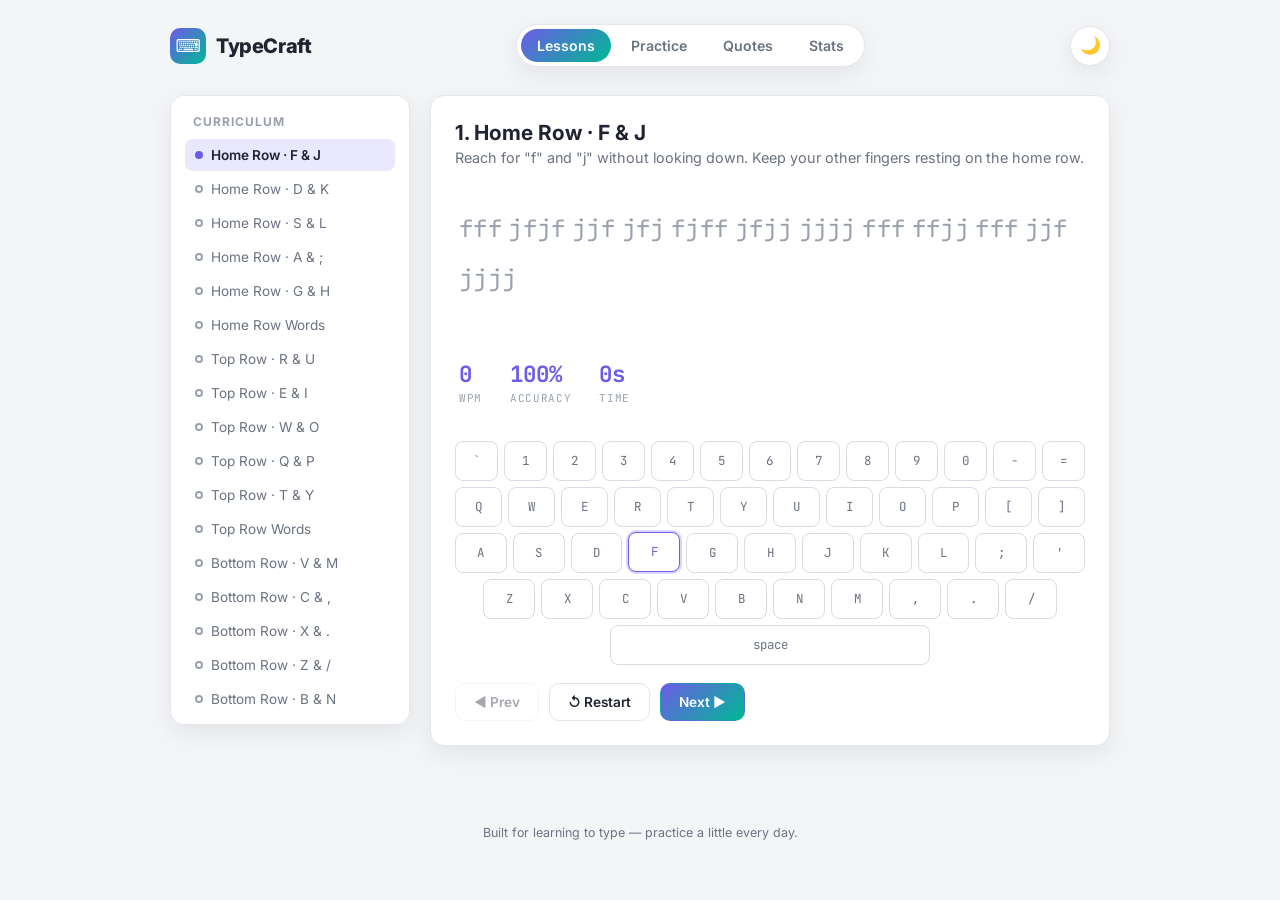
==== typing-tutor/index.html @ 879d9bc6 "Add TypeCraft, a browser-based typing tutor A standalone HTML/CSS/JS app (no build step) with a guid" ====
<!doctype html>
<html lang="en">
<head>
<meta charset="UTF-8" />
<meta name="viewport" content="width=device-width, initial-scale=1.0" />
<title>TypeCraft — Learn to Type</title>
<link rel="icon" href="data:image/svg+xml,<svg xmlns=%22http://www.w3.org/2000/svg%22 viewBox=%220 0 100 100%22><text y=%22.9em%22 font-size=%2290%22>⌨️</text></svg>" />
<link rel="preconnect" href="https://fonts.googleapis.com">
<link rel="preconnect" href="https://fonts.gstatic.com" crossorigin>
<link href="https://fonts.googleapis.com/css2?family=JetBrains+Mono:wght@400;500;600;700&family=Inter:wght@400;500;600;700;800&display=swap" rel="stylesheet">
<link rel="stylesheet" href="styles.css" />
</head>
<body>
<div class="app">

  <header class="topbar">
    <div class="brand">
      <span class="brand-mark">⌨</span>
      <span class="brand-name">TypeCraft</span>
    </div>
    <nav class="tabs" id="tabs">
      <button class="tab active" data-tab="lessons">Lessons</button>
      <button class="tab" data-tab="practice">Practice</button>
      <button class="tab" data-tab="quotes">Quotes</button>
      <button class="tab" data-tab="stats">Stats</button>
    </nav>
    <button id="themeToggle" class="icon-btn" title="Toggle light / dark">🌙</button>
  </header>

  <main>
    <!-- LESSONS -->
    <section id="panel-lessons" class="panel active">
      <div class="lessons-layout">
        <aside class="lesson-sidebar">
          <div class="sidebar-title">Curriculum</div>
          <ol class="lesson-list" id="lessonList"></ol>
        </aside>
        <div class="lesson-main">
          <div class="lesson-head">
            <h2 id="lessonTitle">Lesson</h2>
            <p id="lessonDesc" class="muted"></p>
          </div>
          <div class="type-stage" id="typeArea-lessons"></div>
          <div class="live-stats" id="liveStats-lessons"></div>
          <div class="keyboard" id="keyboard-lessons"></div>
          <div class="controls">
            <button id="lessonPrev" class="btn">◀ Prev</button>
            <button id="lessonRestart" class="btn">↺ Restart</button>
            <button id="lessonNext" class="btn primary">Next ▶</button>
          </div>
        </div>
      </div>
    </section>

    <!-- PRACTICE -->
    <section id="panel-practice" class="panel">
      <div class="options-bar" id="practiceOptions">
        <div class="opt-group" id="practiceModeGroup">
          <button class="opt active" data-mode="time">time</button>
          <button class="opt" data-mode="words">words</button>
        </div>
        <div class="opt-divider"></div>
        <div class="opt-group" id="practiceValueGroup"></div>
        <div class="opt-divider"></div>
        <div class="opt-group">
          <button class="opt toggle" id="togglePunct" data-on="0">punctuation</button>
          <button class="opt toggle" id="toggleNums" data-on="0">numbers</button>
        </div>
      </div>
      <div class="type-stage" id="typeArea-practice"></div>
      <div class="live-stats" id="liveStats-practice"></div>
      <div class="keyboard" id="keyboard-practice"></div>
      <div class="hint muted">press <kbd>tab</kbd> or the button to restart</div>
      <div class="controls"><button id="practiceRestart" class="btn">↺ Restart</button></div>
    </section>

    <!-- QUOTES -->
    <section id="panel-quotes" class="panel">
      <div class="type-stage" id="typeArea-quotes"></div>
      <div class="live-stats" id="liveStats-quotes"></div>
      <div class="keyboard" id="keyboard-quotes"></div>
      <div class="controls">
        <button id="quoteNew" class="btn primary">🔀 New Quote</button>
      </div>
    </section>

    <!-- STATS -->
    <section id="panel-stats" class="panel">
      <div class="stats-grid" id="statsGrid"></div>
      <h3 class="section-title">Weak Keys</h3>
      <p class="muted">Redder keys are the ones you miss most often. Colors fade as you improve.</p>
      <div class="keyboard" id="keyboard-stats"></div>
      <h3 class="section-title">Recent Sessions</h3>
      <div id="historyList" class="history-list"></div>
      <button id="resetStats" class="btn danger">Reset All Stats</button>
    </section>
  </main>

  <footer class="foot muted">Built for learning to type — practice a little every day.</footer>
</div>

<div id="resultModal" class="modal hidden">
  <div class="modal-card">
    <div class="modal-badge" id="resultBadge">Nice work!</div>
    <h2 id="resultHeadline">Results</h2>
    <div class="result-stats" id="resultStats"></div>
    <div class="modal-actions">
      <button id="resultRestart" class="btn">↺ Try Again</button>
      <button id="resultNext" class="btn primary hidden">Next Lesson ▶</button>
    </div>
  </div>
</div>

<input id="hiddenInput" class="hidden-input" autocomplete="off" autocapitalize="off" autocorrect="off" spellcheck="false" />

<script src="app.js"></script>
</body>
</html>
---- typing-tutor/styles.css ----
:root {
  --bg: #f4f5f7;
  --bg-elevated: #ffffff;
  --text: #1f2430;
  --text-dim: #6b7280;
  --text-faint: #9aa1ae;
  --accent: #6c5ce7;
  --accent-2: #00b894;
  --error: #ff5c72;
  --error-bg: rgba(255, 92, 114, 0.12);
  --border: #e4e6ec;
  --caret: #6c5ce7;
  --shadow: 0 8px 24px rgba(31, 36, 48, 0.08);
  --key-bg: #ffffff;
  --key-border: #d9dce3;
  --radius: 14px;
}

:root[data-theme="dark"] {
  --bg: #14151f;
  --bg-elevated: #1c1e2b;
  --text: #e7e8ee;
  --text-dim: #9297a8;
  --text-faint: #5c6072;
  --accent: #8b7bff;
  --accent-2: #2dd4a7;
  --error: #ff6b81;
  --error-bg: rgba(255, 107, 129, 0.14);
  --border: #2b2d3d;
  --caret: #8b7bff;
  --shadow: 0 12px 32px rgba(0, 0, 0, 0.35);
  --key-bg: #22243350;
  --key-border: #34364a;
}

* { box-sizing: border-box; }

html, body {
  margin: 0;
  padding: 0;
  background: var(--bg);
  color: var(--text);
  font-family: "Inter", system-ui, sans-serif;
  -webkit-font-smoothing: antialiased;
}

body {
  min-height: 100vh;
  transition: background 0.25s ease, color 0.25s ease;
}

.app {
  max-width: 980px;
  margin: 0 auto;
  padding: 24px 20px 60px;
  min-height: 100vh;
  display: flex;
  flex-direction: column;
}

/* ---------- Header ---------- */
.topbar {
  display: flex;
  align-items: center;
  justify-content: space-between;
  gap: 16px;
  margin-bottom: 28px;
  flex-wrap: wrap;
}

.brand {
  display: flex;
  align-items: center;
  gap: 10px;
  font-weight: 800;
  font-size: 1.25rem;
  letter-spacing: -0.02em;
}

.brand-mark {
  display: inline-flex;
  align-items: center;
  justify-content: center;
  width: 36px;
  height: 36px;
  border-radius: 10px;
  background: linear-gradient(135deg, var(--accent), var(--accent-2));
  color: #fff;
  font-size: 1.1rem;
}

.tabs {
  display: flex;
  gap: 4px;
  background: var(--bg-elevated);
  border: 1px solid var(--border);
  border-radius: 999px;
  padding: 4px;
  box-shadow: var(--shadow);
  max-width: 100%;
  overflow-x: auto;
}

.tab {
  border: none;
  background: transparent;
  color: var(--text-dim);
  font-family: inherit;
  font-weight: 600;
  font-size: 0.88rem;
  padding: 8px 16px;
  border-radius: 999px;
  cursor: pointer;
  transition: all 0.18s ease;
}

.tab:hover { color: var(--text); }

.tab.active {
  background: linear-gradient(135deg, var(--accent), var(--accent-2));
  color: #fff;
}

.icon-btn {
  border: 1px solid var(--border);
  background: var(--bg-elevated);
  width: 40px;
  height: 40px;
  border-radius: 50%;
  cursor: pointer;
  font-size: 1.05rem;
  box-shadow: var(--shadow);
}

/* ---------- Layout ---------- */
main { flex: 1; }

.panel { display: none; }
.panel.active { display: block; animation: fadeIn 0.25s ease; }

@keyframes fadeIn {
  from { opacity: 0; transform: translateY(4px); }
  to { opacity: 1; transform: translateY(0); }
}

.lessons-layout {
  display: grid;
  grid-template-columns: 240px 1fr;
  gap: 20px;
}

@media (max-width: 760px) {
  .lessons-layout { grid-template-columns: 1fr; }
}

.lesson-sidebar {
  background: var(--bg-elevated);
  border: 1px solid var(--border);
  border-radius: var(--radius);
  padding: 14px;
  box-shadow: var(--shadow);
  align-self: start;
  max-height: 70vh;
  overflow-y: auto;
}

.sidebar-title {
  font-size: 0.75rem;
  text-transform: uppercase;
  letter-spacing: 0.08em;
  color: var(--text-faint);
  font-weight: 700;
  padding: 4px 8px 10px;
}

.lesson-list { list-style: none; margin: 0; padding: 0; display: flex; flex-direction: column; gap: 2px; }

.lesson-item {
  display: flex;
  align-items: center;
  gap: 8px;
  padding: 8px 10px;
  border-radius: 8px;
  cursor: pointer;
  font-size: 0.85rem;
  color: var(--text-dim);
  transition: background 0.15s ease;
}

.lesson-item:hover { background: var(--bg); }

.lesson-item.current {
  background: var(--error-bg);
  background: color-mix(in srgb, var(--accent) 14%, transparent);
  color: var(--text);
  font-weight: 600;
}

.lesson-item .dot {
  width: 8px;
  height: 8px;
  border-radius: 50%;
  border: 2px solid var(--text-faint);
  flex-shrink: 0;
}

.lesson-item.done .dot {
  background: var(--accent-2);
  border-color: var(--accent-2);
}

.lesson-item.current .dot {
  background: var(--accent);
  border-color: var(--accent);
}

.lesson-main {
  background: var(--bg-elevated);
  border: 1px solid var(--border);
  border-radius: var(--radius);
  padding: 24px;
  box-shadow: var(--shadow);
}

.lesson-head h2 { margin: 0 0 4px; font-size: 1.3rem; }
.lesson-head p { margin: 0 0 18px; font-size: 0.9rem; }

.muted { color: var(--text-dim); }

/* ---------- Typing stage ---------- */
.type-stage {
  font-family: "JetBrains Mono", monospace;
  font-size: 1.5rem;
  line-height: 2.1;
  letter-spacing: 0.01em;
  padding: 20px 4px;
  max-height: 8.4em;
  overflow: hidden;
  position: relative;
  user-select: none;
  cursor: text;
  word-wrap: break-word;
}

#panel-practice .type-stage,
#panel-quotes .type-stage {
  background: var(--bg-elevated);
  border: 1px solid var(--border);
  border-radius: var(--radius);
  box-shadow: var(--shadow);
  padding: 24px;
}

.type-stage.blurred { filter: blur(4px); opacity: 0.6; }

.word { display: inline-block; margin: 0 0.28em 0 0; white-space: nowrap; }

.char { color: var(--text-faint); position: relative; transition: color 0.05s; }
.char.correct { color: var(--text); }
.char.incorrect { color: var(--error); background: var(--error-bg); border-radius: 3px; }
.char.extra { color: var(--error); opacity: 0.7; text-decoration: underline wavy; }
.char.missed { text-decoration: underline; text-decoration-color: var(--error); text-decoration-thickness: 2px; }

.char.current::before {
  content: "";
  position: absolute;
  left: -1px;
  top: 2px;
  bottom: 2px;
  width: 2px;
  background: var(--caret);
  animation: blink 1s step-end infinite;
  border-radius: 2px;
}

@keyframes blink { 50% { opacity: 0; } }

/* ---------- Live stats ---------- */
.live-stats {
  display: flex;
  gap: 28px;
  padding: 6px 4px 18px;
  font-family: "JetBrains Mono", monospace;
}

.live-stat { display: flex; flex-direction: column; gap: 2px; }
.live-stat .val { font-size: 1.4rem; font-weight: 700; color: var(--accent); }
.live-stat .lbl { font-size: 0.68rem; text-transform: uppercase; letter-spacing: 0.06em; color: var(--text-faint); }

/* ---------- Keyboard ---------- */
.keyboard {
  display: flex;
  flex-direction: column;
  gap: 6px;
  margin: 18px 0;
  user-select: none;
}

.kb-row { display: flex; gap: 6px; justify-content: center; }

.key {
  flex: 1;
  max-width: 52px;
  height: 40px;
  display: flex;
  align-items: center;
  justify-content: center;
  background: var(--key-bg);
  border: 1px solid var(--key-border);
  border-radius: 8px;
  font-family: "JetBrains Mono", monospace;
  font-size: 0.78rem;
  color: var(--text-dim);
  transition: all 0.12s ease;
}

.key.wide-1 { max-width: 78px; }
.key.wide-2 { max-width: 96px; }
.key.space { max-width: 320px; flex: 4; }

.key.next {
  border-color: var(--accent);
  color: var(--accent);
  box-shadow: 0 0 0 2px color-mix(in srgb, var(--accent) 25%, transparent);
  transform: translateY(-1px);
}

.key.flash-correct { background: color-mix(in srgb, var(--accent-2) 30%, var(--key-bg)); border-color: var(--accent-2); }
.key.flash-incorrect { background: color-mix(in srgb, var(--error) 35%, var(--key-bg)); border-color: var(--error); }

/* heatmap intensities for stats view */
.key.heat-1 { background: color-mix(in srgb, var(--error) 12%, var(--key-bg)); }
.key.heat-2 { background: color-mix(in srgb, var(--error) 28%, var(--key-bg)); border-color: var(--error); }
.key.heat-3 { background: color-mix(in srgb, var(--error) 48%, var(--key-bg)); border-color: var(--error); color: #fff; }

/* ---------- Controls / buttons ---------- */
.controls { display: flex; gap: 10px; margin-top: 8px; flex-wrap: wrap; }

.btn {
  font-family: inherit;
  font-weight: 600;
  font-size: 0.85rem;
  padding: 10px 18px;
  border-radius: 10px;
  border: 1px solid var(--border);
  background: var(--bg-elevated);
  color: var(--text);
  cursor: pointer;
  transition: all 0.15s ease;
}

.btn:hover { transform: translateY(-1px); box-shadow: var(--shadow); }

.btn.primary {
  background: linear-gradient(135deg, var(--accent), var(--accent-2));
  border-color: transparent;
  color: #fff;
}

.btn.danger { border-color: var(--error); color: var(--error); background: transparent; }
.btn.danger:hover { background: var(--error-bg); }

.hint { font-size: 0.8rem; margin-top: 10px; }
kbd {
  background: var(--key-bg);
  border: 1px solid var(--key-border);
  border-radius: 4px;
  padding: 1px 6px;
  font-family: "JetBrains Mono", monospace;
  font-size: 0.78rem;
}

/* ---------- Options bar (practice) ---------- */
.options-bar {
  display: flex;
  align-items: center;
  gap: 14px;
  flex-wrap: wrap;
  background: var(--bg-elevated);
  border: 1px solid var(--border);
  border-radius: 999px;
  padding: 8px 16px;
  margin-bottom: 18px;
  box-shadow: var(--shadow);
  font-size: 0.82rem;
}

.opt-group { display: flex; gap: 4px; }
.opt-divider { width: 1px; height: 20px; background: var(--border); }

.opt {
  border: none;
  background: transparent;
  color: var(--text-faint);
  font-family: inherit;
  font-weight: 600;
  font-size: 0.82rem;
  padding: 6px 12px;
  border-radius: 999px;
  cursor: pointer;
  transition: all 0.15s ease;
}

.opt:hover { color: var(--text); }
.opt.active { background: var(--accent); color: #fff; }
.opt.toggle[data-on="1"] { background: var(--accent-2); color: #fff; }

/* ---------- Stats page ---------- */
.stats-grid {
  display: grid;
  grid-template-columns: repeat(auto-fit, minmax(140px, 1fr));
  gap: 14px;
  margin-bottom: 30px;
}

.stat-card {
  background: var(--bg-elevated);
  border: 1px solid var(--border);
  border-radius: var(--radius);
  padding: 18px;
  box-shadow: var(--shadow);
  text-align: center;
}

.stat-card .val { font-size: 1.7rem; font-weight: 800; color: var(--accent); font-family: "JetBrains Mono", monospace; }
.stat-card .lbl { font-size: 0.75rem; color: var(--text-dim); margin-top: 4px; }

.section-title { margin: 26px 0 4px; font-size: 1rem; }

.history-list { display: flex; flex-direction: column; gap: 6px; margin-top: 12px; }

.history-row {
  display: flex;
  justify-content: space-between;
  align-items: center;
  background: var(--bg-elevated);
  border: 1px solid var(--border);
  border-radius: 10px;
  padding: 10px 16px;
  font-size: 0.85rem;
}

.history-row .mode-tag {
  font-size: 0.68rem;
  text-transform: uppercase;
  letter-spacing: 0.05em;
  color: var(--text-faint);
  background: var(--bg);
  padding: 2px 8px;
  border-radius: 999px;
  margin-right: 8px;
}

/* ---------- Modal ---------- */
.modal {
  position: fixed;
  inset: 0;
  background: rgba(10, 11, 18, 0.55);
  backdrop-filter: blur(3px);
  display: flex;
  align-items: center;
  justify-content: center;
  z-index: 50;
  padding: 20px;
}

.modal.hidden { display: none; }

.modal-card {
  background: var(--bg-elevated);
  border: 1px solid var(--border);
  border-radius: 18px;
  padding: 32px;
  max-width: 480px;
  width: 100%;
  box-shadow: 0 24px 60px rgba(0, 0, 0, 0.35);
  animation: pop 0.22s ease;
}

@keyframes pop {
  from { transform: scale(0.94); opacity: 0; }
  to { transform: scale(1); opacity: 1; }
}

.modal-badge {
  display: inline-block;
  font-size: 0.72rem;
  font-weight: 700;
  text-transform: uppercase;
  letter-spacing: 0.06em;
  color: var(--accent-2);
  background: color-mix(in srgb, var(--accent-2) 15%, transparent);
  padding: 4px 10px;
  border-radius: 999px;
  margin-bottom: 10px;
}

.modal-card h2 { margin: 0 0 18px; }

.result-stats {
  display: grid;
  grid-template-columns: 1fr 1fr;
  gap: 12px;
  margin-bottom: 22px;
}

.result-stat {
  background: var(--bg);
  border-radius: 10px;
  padding: 12px 14px;
}

.result-stat .val { font-size: 1.5rem; font-weight: 800; font-family: "JetBrains Mono", monospace; }
.result-stat .lbl { font-size: 0.72rem; color: var(--text-dim); }

.modal-actions { display: flex; gap: 10px; }
.hidden { display: none !important; }

.hidden-input {
  position: fixed;
  top: -100px;
  left: -100px;
  opacity: 0;
  width: 1px;
  height: 1px;
}

.foot {
  text-align: center;
  font-size: 0.78rem;
  margin-top: 40px;
}

@media (max-width: 520px) {
  .type-stage { font-size: 1.15rem; }
  .key { max-width: 34px; height: 34px; font-size: 0.65rem; }
  .key.space { max-width: 200px; }
  .tab { padding: 7px 11px; font-size: 0.78rem; white-space: nowrap; }
  .options-bar { justify-content: flex-start; overflow-x: auto; }
}

.btn:disabled {
  opacity: 0.4;
  cursor: not-allowed;
  transform: none !important;
  box-shadow: none !important;
}
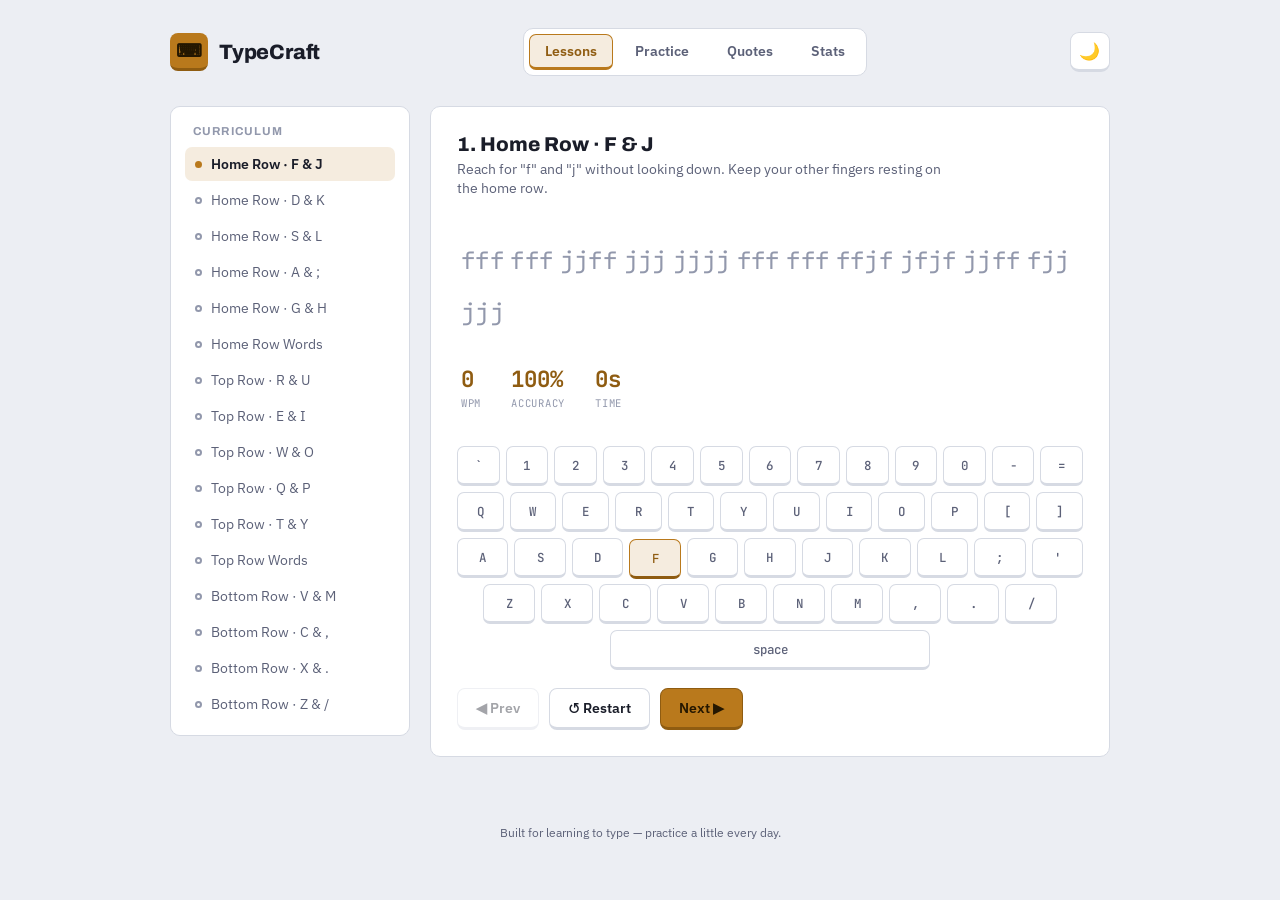
==== commit cc6948ef: "Redesign TypeCraft with a distinct keycap-inspired visual identity Replace the generic Inter + purpl" ====
--- a/typing-tutor/index.html
+++ b/typing-tutor/index.html
@@ -7,7 +7,7 @@
 <link rel="icon" href="data:image/svg+xml,<svg xmlns=%22http://www.w3.org/2000/svg%22 viewBox=%220 0 100 100%22><text y=%22.9em%22 font-size=%2290%22>⌨️</text></svg>" />
 <link rel="preconnect" href="https://fonts.googleapis.com">
 <link rel="preconnect" href="https://fonts.gstatic.com" crossorigin>
-<link href="https://fonts.googleapis.com/css2?family=JetBrains+Mono:wght@400;500;600;700&family=Inter:wght@400;500;600;700;800&display=swap" rel="stylesheet">
+<link href="https://fonts.googleapis.com/css2?family=Archivo:wght@600;700;800;900&family=IBM+Plex+Sans:wght@400;500;600;700&family=JetBrains+Mono:wght@400;500;600;700&display=swap" rel="stylesheet">
 <link rel="stylesheet" href="styles.css" />
 </head>
 <body>
--- a/typing-tutor/styles.css
+++ b/typing-tutor/styles.css
@@ -1,36 +1,67 @@
 :root {
-  --bg: #f4f5f7;
-  --bg-elevated: #ffffff;
-  --text: #1f2430;
-  --text-dim: #6b7280;
-  --text-faint: #9aa1ae;
-  --accent: #6c5ce7;
-  --accent-2: #00b894;
-  --error: #ff5c72;
-  --error-bg: rgba(255, 92, 114, 0.12);
-  --border: #e4e6ec;
-  --caret: #6c5ce7;
-  --shadow: 0 8px 24px rgba(31, 36, 48, 0.08);
+  --paper: #eceef3;
+  --surface: #ffffff;
+  --surface-sunken: #e4e7ee;
+  --ink: #1a1d29;
+  --ink-dim: #5c6178;
+  --ink-faint: #9298ac;
+  --border: #d6dae3;
+  --accent: #b9791c;
+  --accent-strong: #8f5c11;
+  --accent-on: #241701;
+  --accent-soft: rgba(185, 121, 28, 0.14);
+  --success: #2f8f6f;
+  --success-soft: rgba(47, 143, 111, 0.14);
+  --error: #c04433;
+  --error-soft: rgba(192, 68, 51, 0.13);
   --key-bg: #ffffff;
-  --key-border: #d9dce3;
-  --radius: 14px;
+  --key-border: #d6dae3;
+  --radius: 10px;
+  --shadow: 0 1px 0 rgba(20, 22, 33, 0.03);
+}
+
+@media (prefers-color-scheme: dark) {
+  :root:not([data-theme="light"]) {
+    --paper: #15161d;
+    --surface: #1c1e28;
+    --surface-sunken: #23252f;
+    --ink: #eceef4;
+    --ink-dim: #969baf;
+    --ink-faint: #5e6376;
+    --border: #2c2f3c;
+    --accent: #e0a13f;
+    --accent-strong: #f0b968;
+    --accent-on: #241701;
+    --accent-soft: rgba(224, 161, 63, 0.16);
+    --success: #4bb191;
+    --success-soft: rgba(75, 177, 145, 0.16);
+    --error: #e2695a;
+    --error-soft: rgba(226, 105, 90, 0.16);
+    --key-bg: #23252f;
+    --key-border: #343745;
+    --shadow: 0 1px 0 rgba(0, 0, 0, 0.4);
+  }
 }
 
 :root[data-theme="dark"] {
-  --bg: #14151f;
-  --bg-elevated: #1c1e2b;
-  --text: #e7e8ee;
-  --text-dim: #9297a8;
-  --text-faint: #5c6072;
-  --accent: #8b7bff;
-  --accent-2: #2dd4a7;
-  --error: #ff6b81;
-  --error-bg: rgba(255, 107, 129, 0.14);
-  --border: #2b2d3d;
-  --caret: #8b7bff;
-  --shadow: 0 12px 32px rgba(0, 0, 0, 0.35);
-  --key-bg: #22243350;
-  --key-border: #34364a;
+  --paper: #15161d;
+  --surface: #1c1e28;
+  --surface-sunken: #23252f;
+  --ink: #eceef4;
+  --ink-dim: #969baf;
+  --ink-faint: #5e6376;
+  --border: #2c2f3c;
+  --accent: #e0a13f;
+  --accent-strong: #f0b968;
+  --accent-on: #241701;
+  --accent-soft: rgba(224, 161, 63, 0.16);
+  --success: #4bb191;
+  --success-soft: rgba(75, 177, 145, 0.16);
+  --error: #e2695a;
+  --error-soft: rgba(226, 105, 90, 0.16);
+  --key-bg: #23252f;
+  --key-border: #343745;
+  --shadow: 0 1px 0 rgba(0, 0, 0, 0.4);
 }
 
 * { box-sizing: border-box; }
@@ -38,21 +69,18 @@
 html, body {
   margin: 0;
   padding: 0;
-  background: var(--bg);
-  color: var(--text);
-  font-family: "Inter", system-ui, sans-serif;
+  background: var(--paper);
+  color: var(--ink);
+  font-family: "IBM Plex Sans", system-ui, sans-serif;
   -webkit-font-smoothing: antialiased;
 }
 
-body {
-  min-height: 100vh;
-  transition: background 0.25s ease, color 0.25s ease;
-}
+body { min-height: 100vh; }
 
 .app {
   max-width: 980px;
   margin: 0 auto;
-  padding: 24px 20px 60px;
+  padding: 28px 20px 60px;
   min-height: 100vh;
   display: flex;
   flex-direction: column;
@@ -64,82 +92,87 @@
   align-items: center;
   justify-content: space-between;
   gap: 16px;
-  margin-bottom: 28px;
+  margin-bottom: 30px;
   flex-wrap: wrap;
 }
 
 .brand {
   display: flex;
   align-items: center;
-  gap: 10px;
+  gap: 11px;
+  font-family: "Archivo", sans-serif;
   font-weight: 800;
-  font-size: 1.25rem;
-  letter-spacing: -0.02em;
+  font-size: 1.3rem;
+  letter-spacing: -0.01em;
 }
 
 .brand-mark {
   display: inline-flex;
   align-items: center;
   justify-content: center;
-  width: 36px;
-  height: 36px;
+  width: 38px;
+  height: 38px;
+  border-radius: 8px;
+  background: var(--accent);
+  color: var(--accent-on);
+  font-size: 1.15rem;
+  border-bottom: 3px solid var(--accent-strong);
+}
+
+.tabs {
+  display: flex;
+  gap: 6px;
+  background: var(--surface);
+  border: 1px solid var(--border);
   border-radius: 10px;
-  background: linear-gradient(135deg, var(--accent), var(--accent-2));
-  color: #fff;
-  font-size: 1.1rem;
-}
-
-.tabs {
-  display: flex;
-  gap: 4px;
-  background: var(--bg-elevated);
-  border: 1px solid var(--border);
-  border-radius: 999px;
-  padding: 4px;
-  box-shadow: var(--shadow);
+  padding: 5px;
   max-width: 100%;
   overflow-x: auto;
 }
 
 .tab {
-  border: none;
+  border: 1px solid transparent;
+  border-bottom-width: 3px;
   background: transparent;
-  color: var(--text-dim);
-  font-family: inherit;
+  color: var(--ink-dim);
+  font-family: "IBM Plex Sans", sans-serif;
   font-weight: 600;
-  font-size: 0.88rem;
-  padding: 8px 16px;
-  border-radius: 999px;
+  font-size: 0.86rem;
+  padding: 7px 15px;
+  border-radius: 7px;
   cursor: pointer;
-  transition: all 0.18s ease;
-}
-
-.tab:hover { color: var(--text); }
+  transition: transform 0.1s ease, background 0.15s ease, color 0.15s ease;
+}
+
+.tab:hover { color: var(--ink); }
 
 .tab.active {
-  background: linear-gradient(135deg, var(--accent), var(--accent-2));
-  color: #fff;
+  background: var(--accent-soft);
+  border-color: var(--accent);
+  color: var(--accent-strong);
 }
 
 .icon-btn {
   border: 1px solid var(--border);
-  background: var(--bg-elevated);
+  border-bottom-width: 3px;
+  background: var(--surface);
   width: 40px;
   height: 40px;
-  border-radius: 50%;
+  border-radius: 9px;
   cursor: pointer;
   font-size: 1.05rem;
-  box-shadow: var(--shadow);
-}
+  transition: transform 0.1s ease;
+}
+.icon-btn:active { transform: translateY(2px); border-bottom-width: 1px; }
 
 /* ---------- Layout ---------- */
 main { flex: 1; }
 
 .panel { display: none; }
-.panel.active { display: block; animation: fadeIn 0.25s ease; }
+.panel.active { display: block; animation: fadeIn 0.2s ease; }
 
 @keyframes fadeIn {
-  from { opacity: 0; transform: translateY(4px); }
+  from { opacity: 0; transform: translateY(3px); }
   to { opacity: 1; transform: translateY(0); }
 }
 
@@ -154,21 +187,21 @@
 }
 
 .lesson-sidebar {
-  background: var(--bg-elevated);
+  background: var(--surface);
   border: 1px solid var(--border);
   border-radius: var(--radius);
   padding: 14px;
-  box-shadow: var(--shadow);
   align-self: start;
   max-height: 70vh;
   overflow-y: auto;
 }
 
 .sidebar-title {
-  font-size: 0.75rem;
+  font-family: "Archivo", sans-serif;
+  font-size: 0.72rem;
   text-transform: uppercase;
-  letter-spacing: 0.08em;
-  color: var(--text-faint);
+  letter-spacing: 0.1em;
+  color: var(--ink-faint);
   font-weight: 700;
   padding: 4px 8px 10px;
 }
@@ -178,63 +211,60 @@
 .lesson-item {
   display: flex;
   align-items: center;
-  gap: 8px;
+  gap: 9px;
   padding: 8px 10px;
-  border-radius: 8px;
+  border-radius: 7px;
   cursor: pointer;
   font-size: 0.85rem;
-  color: var(--text-dim);
+  color: var(--ink-dim);
   transition: background 0.15s ease;
 }
 
-.lesson-item:hover { background: var(--bg); }
+.lesson-item:hover { background: var(--surface-sunken); }
 
 .lesson-item.current {
-  background: var(--error-bg);
-  background: color-mix(in srgb, var(--accent) 14%, transparent);
-  color: var(--text);
+  background: var(--accent-soft);
+  color: var(--ink);
   font-weight: 600;
 }
 
 .lesson-item .dot {
-  width: 8px;
-  height: 8px;
+  width: 7px;
+  height: 7px;
   border-radius: 50%;
-  border: 2px solid var(--text-faint);
+  border: 2px solid var(--ink-faint);
   flex-shrink: 0;
 }
 
-.lesson-item.done .dot {
-  background: var(--accent-2);
-  border-color: var(--accent-2);
-}
-
-.lesson-item.current .dot {
-  background: var(--accent);
-  border-color: var(--accent);
-}
+.lesson-item.done .dot { background: var(--success); border-color: var(--success); }
+.lesson-item.current .dot { background: var(--accent); border-color: var(--accent); }
 
 .lesson-main {
-  background: var(--bg-elevated);
+  background: var(--surface);
   border: 1px solid var(--border);
   border-radius: var(--radius);
-  padding: 24px;
-  box-shadow: var(--shadow);
-}
-
-.lesson-head h2 { margin: 0 0 4px; font-size: 1.3rem; }
-.lesson-head p { margin: 0 0 18px; font-size: 0.9rem; }
-
-.muted { color: var(--text-dim); }
+  padding: 26px;
+}
+
+.lesson-head h2 {
+  font-family: "Archivo", sans-serif;
+  margin: 0 0 4px;
+  font-size: 1.25rem;
+  font-weight: 800;
+  text-wrap: balance;
+}
+.lesson-head p { margin: 0 0 18px; font-size: 0.9rem; max-width: 62ch; }
+
+.muted { color: var(--ink-dim); }
 
 /* ---------- Typing stage ---------- */
 .type-stage {
   font-family: "JetBrains Mono", monospace;
   font-size: 1.5rem;
-  line-height: 2.1;
+  line-height: 2.15;
   letter-spacing: 0.01em;
   padding: 20px 4px;
-  max-height: 8.4em;
+  max-height: 8.6em;
   overflow: hidden;
   position: relative;
   user-select: none;
@@ -244,48 +274,34 @@
 
 #panel-practice .type-stage,
 #panel-quotes .type-stage {
-  background: var(--bg-elevated);
+  background: var(--surface);
   border: 1px solid var(--border);
   border-radius: var(--radius);
-  box-shadow: var(--shadow);
   padding: 24px;
 }
 
-.type-stage.blurred { filter: blur(4px); opacity: 0.6; }
+.type-stage.blurred { filter: blur(4px); opacity: 0.55; }
 
 .word { display: inline-block; margin: 0 0.28em 0 0; white-space: nowrap; }
 
-.char { color: var(--text-faint); position: relative; transition: color 0.05s; }
-.char.correct { color: var(--text); }
-.char.incorrect { color: var(--error); background: var(--error-bg); border-radius: 3px; }
-.char.extra { color: var(--error); opacity: 0.7; text-decoration: underline wavy; }
+.char { color: var(--ink-faint); position: relative; transition: color 0.05s; }
+.char.correct { color: var(--ink); }
+.char.incorrect { color: var(--error); background: var(--error-soft); border-radius: 3px; }
+.char.extra { color: var(--error); opacity: 0.75; text-decoration: underline wavy; }
 .char.missed { text-decoration: underline; text-decoration-color: var(--error); text-decoration-thickness: 2px; }
-
-.char.current::before {
-  content: "";
-  position: absolute;
-  left: -1px;
-  top: 2px;
-  bottom: 2px;
-  width: 2px;
-  background: var(--caret);
-  animation: blink 1s step-end infinite;
-  border-radius: 2px;
-}
-
-@keyframes blink { 50% { opacity: 0; } }
 
 /* ---------- Live stats ---------- */
 .live-stats {
   display: flex;
-  gap: 28px;
+  gap: 30px;
   padding: 6px 4px 18px;
   font-family: "JetBrains Mono", monospace;
+  font-variant-numeric: tabular-nums;
 }
 
 .live-stat { display: flex; flex-direction: column; gap: 2px; }
-.live-stat .val { font-size: 1.4rem; font-weight: 700; color: var(--accent); }
-.live-stat .lbl { font-size: 0.68rem; text-transform: uppercase; letter-spacing: 0.06em; color: var(--text-faint); }
+.live-stat .val { font-size: 1.4rem; font-weight: 700; color: var(--accent-strong); }
+.live-stat .lbl { font-size: 0.66rem; text-transform: uppercase; letter-spacing: 0.07em; color: var(--ink-faint); }
 
 /* ---------- Keyboard ---------- */
 .keyboard {
@@ -307,58 +323,87 @@
   justify-content: center;
   background: var(--key-bg);
   border: 1px solid var(--key-border);
-  border-radius: 8px;
+  border-bottom: 3px solid var(--key-border);
+  border-radius: 7px;
   font-family: "JetBrains Mono", monospace;
+  font-weight: 500;
   font-size: 0.78rem;
-  color: var(--text-dim);
-  transition: all 0.12s ease;
-}
-
-.key.wide-1 { max-width: 78px; }
-.key.wide-2 { max-width: 96px; }
+  color: var(--ink-dim);
+  transition: all 0.1s ease;
+}
+
 .key.space { max-width: 320px; flex: 4; }
 
 .key.next {
   border-color: var(--accent);
-  color: var(--accent);
-  box-shadow: 0 0 0 2px color-mix(in srgb, var(--accent) 25%, transparent);
-  transform: translateY(-1px);
-}
-
-.key.flash-correct { background: color-mix(in srgb, var(--accent-2) 30%, var(--key-bg)); border-color: var(--accent-2); }
-.key.flash-incorrect { background: color-mix(in srgb, var(--error) 35%, var(--key-bg)); border-color: var(--error); }
-
-/* heatmap intensities for stats view */
-.key.heat-1 { background: color-mix(in srgb, var(--error) 12%, var(--key-bg)); }
-.key.heat-2 { background: color-mix(in srgb, var(--error) 28%, var(--key-bg)); border-color: var(--error); }
-.key.heat-3 { background: color-mix(in srgb, var(--error) 48%, var(--key-bg)); border-color: var(--error); color: #fff; }
+  border-bottom-color: var(--accent-strong);
+  color: var(--accent-strong);
+  background: var(--accent-soft);
+  transform: translateY(1px);
+}
+
+.key.flash-correct { background: var(--success-soft); border-color: var(--success); }
+.key.flash-incorrect { background: var(--error-soft); border-color: var(--error); }
+
+.key.heat-1 { background: var(--error-soft); }
+.key.heat-2 { background: color-mix(in srgb, var(--error) 32%, var(--key-bg)); border-color: var(--error); }
+.key.heat-3 { background: color-mix(in srgb, var(--error) 55%, var(--key-bg)); border-color: var(--error); color: #fff; }
+
+/* ---------- Caret ---------- */
+.caret-el {
+  position: absolute;
+  width: 2px;
+  background: var(--accent);
+  border-radius: 2px;
+  animation: blink 1s step-end infinite;
+  pointer-events: none;
+  box-shadow: 0 0 6px var(--accent-soft);
+}
+
+@keyframes blink { 50% { opacity: 0; } }
+
+@media (prefers-reduced-motion: reduce) {
+  .caret-el { animation: none; }
+  .panel.active { animation: none; }
+}
 
 /* ---------- Controls / buttons ---------- */
 .controls { display: flex; gap: 10px; margin-top: 8px; flex-wrap: wrap; }
 
 .btn {
-  font-family: inherit;
+  font-family: "IBM Plex Sans", sans-serif;
   font-weight: 600;
   font-size: 0.85rem;
   padding: 10px 18px;
-  border-radius: 10px;
-  border: 1px solid var(--border);
-  background: var(--bg-elevated);
-  color: var(--text);
+  border-radius: 8px;
+  border: 1px solid var(--border);
+  border-bottom: 3px solid var(--border);
+  background: var(--surface);
+  color: var(--ink);
   cursor: pointer;
-  transition: all 0.15s ease;
-}
-
-.btn:hover { transform: translateY(-1px); box-shadow: var(--shadow); }
+  transition: transform 0.08s ease;
+}
+
+.btn:hover { color: var(--accent-strong); border-color: var(--accent); }
+.btn:active { transform: translateY(2px); border-bottom-width: 1px; }
 
 .btn.primary {
-  background: linear-gradient(135deg, var(--accent), var(--accent-2));
-  border-color: transparent;
-  color: #fff;
-}
+  background: var(--accent);
+  border-color: var(--accent-strong);
+  border-bottom-color: var(--accent-strong);
+  color: var(--accent-on);
+}
+.btn.primary:hover { color: var(--accent-on); filter: brightness(1.06); }
 
 .btn.danger { border-color: var(--error); color: var(--error); background: transparent; }
-.btn.danger:hover { background: var(--error-bg); }
+.btn.danger:hover { background: var(--error-soft); color: var(--error); }
+
+.btn:disabled {
+  opacity: 0.4;
+  cursor: not-allowed;
+  transform: none !important;
+  border-bottom-width: 3px !important;
+}
 
 .hint { font-size: 0.8rem; margin-top: 10px; }
 kbd {
@@ -376,56 +421,67 @@
   align-items: center;
   gap: 14px;
   flex-wrap: wrap;
-  background: var(--bg-elevated);
-  border: 1px solid var(--border);
-  border-radius: 999px;
+  background: var(--surface);
+  border: 1px solid var(--border);
+  border-radius: 10px;
   padding: 8px 16px;
   margin-bottom: 18px;
-  box-shadow: var(--shadow);
   font-size: 0.82rem;
+  overflow-x: auto;
 }
 
 .opt-group { display: flex; gap: 4px; }
-.opt-divider { width: 1px; height: 20px; background: var(--border); }
+.opt-divider { width: 1px; height: 20px; background: var(--border); flex-shrink: 0; }
 
 .opt {
   border: none;
   background: transparent;
-  color: var(--text-faint);
-  font-family: inherit;
+  color: var(--ink-faint);
+  font-family: "IBM Plex Sans", sans-serif;
   font-weight: 600;
   font-size: 0.82rem;
   padding: 6px 12px;
-  border-radius: 999px;
+  border-radius: 7px;
   cursor: pointer;
+  white-space: nowrap;
   transition: all 0.15s ease;
 }
 
-.opt:hover { color: var(--text); }
-.opt.active { background: var(--accent); color: #fff; }
-.opt.toggle[data-on="1"] { background: var(--accent-2); color: #fff; }
+.opt:hover { color: var(--ink); }
+.opt.active { background: var(--accent); color: var(--accent-on); }
+.opt.toggle[data-on="1"] { background: var(--success); color: #fff; }
 
 /* ---------- Stats page ---------- */
 .stats-grid {
   display: grid;
   grid-template-columns: repeat(auto-fit, minmax(140px, 1fr));
-  gap: 14px;
+  gap: 12px;
   margin-bottom: 30px;
 }
 
 .stat-card {
-  background: var(--bg-elevated);
+  background: var(--surface);
   border: 1px solid var(--border);
   border-radius: var(--radius);
   padding: 18px;
-  box-shadow: var(--shadow);
   text-align: center;
 }
 
-.stat-card .val { font-size: 1.7rem; font-weight: 800; color: var(--accent); font-family: "JetBrains Mono", monospace; }
-.stat-card .lbl { font-size: 0.75rem; color: var(--text-dim); margin-top: 4px; }
-
-.section-title { margin: 26px 0 4px; font-size: 1rem; }
+.stat-card .val {
+  font-family: "JetBrains Mono", monospace;
+  font-variant-numeric: tabular-nums;
+  font-size: 1.7rem;
+  font-weight: 700;
+  color: var(--accent-strong);
+}
+.stat-card .lbl { font-size: 0.75rem; color: var(--ink-dim); margin-top: 4px; }
+
+.section-title {
+  font-family: "Archivo", sans-serif;
+  margin: 28px 0 4px;
+  font-size: 1.02rem;
+  font-weight: 800;
+}
 
 .history-list { display: flex; flex-direction: column; gap: 6px; margin-top: 12px; }
 
@@ -433,19 +489,20 @@
   display: flex;
   justify-content: space-between;
   align-items: center;
-  background: var(--bg-elevated);
-  border: 1px solid var(--border);
-  border-radius: 10px;
+  background: var(--surface);
+  border: 1px solid var(--border);
+  border-radius: 9px;
   padding: 10px 16px;
   font-size: 0.85rem;
+  font-variant-numeric: tabular-nums;
 }
 
 .history-row .mode-tag {
-  font-size: 0.68rem;
+  font-size: 0.66rem;
   text-transform: uppercase;
-  letter-spacing: 0.05em;
-  color: var(--text-faint);
-  background: var(--bg);
+  letter-spacing: 0.06em;
+  color: var(--ink-faint);
+  background: var(--surface-sunken);
   padding: 2px 8px;
   border-radius: 999px;
   margin-right: 8px;
@@ -467,35 +524,41 @@
 .modal.hidden { display: none; }
 
 .modal-card {
-  background: var(--bg-elevated);
-  border: 1px solid var(--border);
-  border-radius: 18px;
+  background: var(--surface);
+  border: 1px solid var(--border);
+  border-top: 4px solid var(--accent);
+  border-radius: 14px;
   padding: 32px;
   max-width: 480px;
   width: 100%;
-  box-shadow: 0 24px 60px rgba(0, 0, 0, 0.35);
-  animation: pop 0.22s ease;
+  box-shadow: 0 24px 60px rgba(0, 0, 0, 0.3);
+  animation: pop 0.2s ease;
 }
 
 @keyframes pop {
-  from { transform: scale(0.94); opacity: 0; }
+  from { transform: scale(0.95); opacity: 0; }
   to { transform: scale(1); opacity: 1; }
 }
 
 .modal-badge {
   display: inline-block;
+  font-family: "IBM Plex Sans", sans-serif;
   font-size: 0.72rem;
   font-weight: 700;
   text-transform: uppercase;
   letter-spacing: 0.06em;
-  color: var(--accent-2);
-  background: color-mix(in srgb, var(--accent-2) 15%, transparent);
+  color: var(--success);
+  background: var(--success-soft);
   padding: 4px 10px;
   border-radius: 999px;
   margin-bottom: 10px;
 }
 
-.modal-card h2 { margin: 0 0 18px; }
+.modal-card h2 {
+  font-family: "Archivo", sans-serif;
+  margin: 0 0 18px;
+  font-weight: 800;
+}
 
 .result-stats {
   display: grid;
@@ -505,13 +568,18 @@
 }
 
 .result-stat {
-  background: var(--bg);
-  border-radius: 10px;
+  background: var(--surface-sunken);
+  border-radius: 9px;
   padding: 12px 14px;
 }
 
-.result-stat .val { font-size: 1.5rem; font-weight: 800; font-family: "JetBrains Mono", monospace; }
-.result-stat .lbl { font-size: 0.72rem; color: var(--text-dim); }
+.result-stat .val {
+  font-family: "JetBrains Mono", monospace;
+  font-variant-numeric: tabular-nums;
+  font-size: 1.5rem;
+  font-weight: 700;
+}
+.result-stat .lbl { font-size: 0.72rem; color: var(--ink-dim); }
 
 .modal-actions { display: flex; gap: 10px; }
 .hidden { display: none !important; }
@@ -535,13 +603,5 @@
   .type-stage { font-size: 1.15rem; }
   .key { max-width: 34px; height: 34px; font-size: 0.65rem; }
   .key.space { max-width: 200px; }
-  .tab { padding: 7px 11px; font-size: 0.78rem; white-space: nowrap; }
-  .options-bar { justify-content: flex-start; overflow-x: auto; }
-}
-
-.btn:disabled {
-  opacity: 0.4;
-  cursor: not-allowed;
-  transform: none !important;
-  box-shadow: none !important;
-}
+  .tab { padding: 7px 11px; font-size: 0.78rem; }
+}
